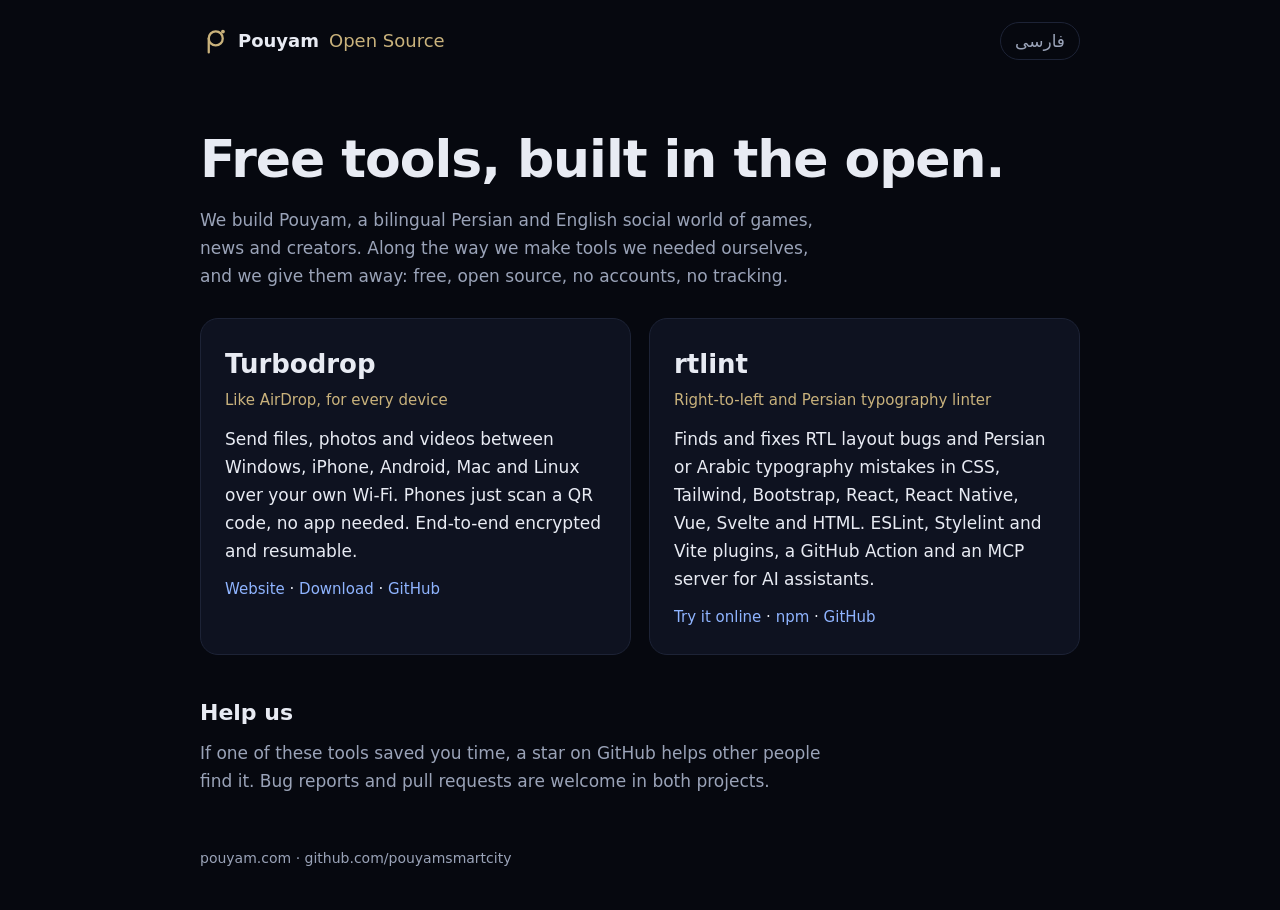
==== index.html @ fc16f8ad "Pouyam open source home page (en + fa), robots.txt and sitemaps" ====
<!doctype html>
<html lang="en" dir="ltr">
<head>
<meta charset="utf-8">
<meta name="viewport" content="width=device-width, initial-scale=1">
<title>Pouyam Open Source: free tools for Persian speakers and everyone else</title>
<meta name="description" content="Free, open-source tools by Pouyam: rtlint finds and fixes right-to-left (RTL) and Persian typography bugs in code; Turbodrop sends files between Windows, iPhone, Android, Mac and Linux like AirDrop.">
<link rel="canonical" href="https://pouyamsmartcity.github.io/">
<link rel="alternate" hreflang="en" href="https://pouyamsmartcity.github.io/">
<link rel="alternate" hreflang="fa" href="https://pouyamsmartcity.github.io/fa/">
<link rel="alternate" hreflang="x-default" href="https://pouyamsmartcity.github.io/">
<link rel="icon" href="pouyam-mark.svg" type="image/svg+xml">
<meta property="og:type" content="website">
<meta property="og:site_name" content="Pouyam Open Source">
<meta property="og:title" content="Pouyam Open Source">
<meta property="og:description" content="rtlint (RTL and Persian typography linter) and Turbodrop (AirDrop for every device). Free and open source.">
<meta property="og:url" content="https://pouyamsmartcity.github.io/">
<meta name="twitter:card" content="summary">
<link rel="stylesheet" href="style.css">
<script type="application/ld+json">
{
  "@context": "https://schema.org",
  "@type": "Organization",
  "name": "Pouyam",
  "url": "https://www.pouyam.com",
  "logo": "https://pouyamsmartcity.github.io/pouyam-mark.svg",
  "sameAs": [
    "https://github.com/pouyamsmartcity",
    "https://www.youtube.com/@pouyamworld",
    "https://instagram.com/pouyamworld"
  ],
  "owns": [
    { "@type": "SoftwareApplication", "name": "rtlint", "applicationCategory": "DeveloperApplication", "url": "https://pouyamsmartcity.github.io/rtlint/en/", "codeRepository": "https://github.com/pouyamsmartcity/rtlint", "isAccessibleForFree": true },
    { "@type": "SoftwareApplication", "name": "Turbodrop", "applicationCategory": "UtilitiesApplication", "operatingSystem": "Windows, macOS, Linux, iOS, Android", "url": "https://pouyamsmartcity.github.io/turbodrop/", "codeRepository": "https://github.com/pouyamsmartcity/turbodrop", "isAccessibleForFree": true }
  ]
}
</script>
</head>
<body>
<header class="top">
  <a class="brand" href="https://www.pouyam.com/?utm_source=oss-home"><img src="pouyam-mark.svg" alt="" width="28" height="28"> Pouyam <span>Open Source</span></a>
  <a class="lang" href="fa/" hreflang="fa" lang="fa">فارسی</a>
</header>
<main>
  <section class="hero">
    <h1>Free tools, built in the open.</h1>
    <p>We build Pouyam, a bilingual Persian and English social world of games, news and creators. Along the way we make tools we needed ourselves, and we give them away: free, open source, no accounts, no tracking.</p>
  </section>
  <section class="projects">
    <article class="card">
      <h2><a href="https://pouyamsmartcity.github.io/turbodrop/">Turbodrop</a></h2>
      <p class="tag">Like AirDrop, for every device</p>
      <p>Send files, photos and videos between Windows, iPhone, Android, Mac and Linux over your own Wi-Fi. Phones just scan a QR code, no app needed. End-to-end encrypted and resumable.</p>
      <p class="links"><a href="https://pouyamsmartcity.github.io/turbodrop/">Website</a> · <a href="https://pouyamsmartcity.github.io/turbodrop/download/">Download</a> · <a href="https://github.com/pouyamsmartcity/turbodrop">GitHub</a></p>
    </article>
    <article class="card">
      <h2><a href="https://pouyamsmartcity.github.io/rtlint/en/">rtlint</a></h2>
      <p class="tag">Right-to-left and Persian typography linter</p>
      <p>Finds and fixes RTL layout bugs and Persian or Arabic typography mistakes in CSS, Tailwind, Bootstrap, React, React Native, Vue, Svelte and HTML. ESLint, Stylelint and Vite plugins, a GitHub Action and an MCP server for AI assistants.</p>
      <p class="links"><a href="https://pouyamsmartcity.github.io/rtlint/en/">Try it online</a> · <a href="https://www.npmjs.com/package/@pouyam/rtlint">npm</a> · <a href="https://github.com/pouyamsmartcity/rtlint">GitHub</a></p>
    </article>
  </section>
  <section class="help">
    <h2>Help us</h2>
    <p>If one of these tools saved you time, a star on GitHub helps other people find it. Bug reports and pull requests are welcome in both projects.</p>
  </section>
</main>
<footer><a href="https://www.pouyam.com/?utm_source=oss-home">pouyam.com</a> · <a href="https://github.com/pouyamsmartcity">github.com/pouyamsmartcity</a></footer>
</body>
</html>
---- style.css ----
:root {
  --bg: #06080f;
  --panel: #0e1220;
  --line: #1d2336;
  --text: #e8ebf3;
  --muted: #9aa3b8;
  --gold: #c9b27c;
  --link: #8fb4ff;
  color-scheme: dark;
}

* { box-sizing: border-box; }

body {
  margin: 0;
  background: var(--bg);
  color: var(--text);
  font: 17px/1.65 Inter, 'Segoe UI', system-ui, -apple-system, sans-serif;
}

:lang(fa) body, html[lang="fa"] body { font-family: Vazirmatn, Tahoma, sans-serif; }

a { color: var(--link); text-decoration: none; }
a:hover { text-decoration: underline; }

.top, main, footer { max-width: 920px; margin: 0 auto; padding: 0 20px; }

.top {
  display: flex;
  align-items: center;
  justify-content: space-between;
  padding-block: 22px;
}

.brand { display: inline-flex; align-items: center; gap: 10px; color: var(--text); font-weight: 700; font-size: 18px; }
.brand span { color: var(--gold); font-weight: 400; }
.lang { color: var(--muted); border: 1px solid var(--line); border-radius: 999px; padding: 4px 14px; }

.hero { padding-block: 48px 28px; }
.hero h1 { font-size: clamp(32px, 6vw, 52px); line-height: 1.15; margin: 0 0 16px; letter-spacing: -0.02em; }
html[lang="fa"] .hero h1 { letter-spacing: 0; }
.hero p { color: var(--muted); max-width: 640px; margin: 0; }

.projects { display: grid; grid-template-columns: repeat(auto-fit, minmax(280px, 1fr)); gap: 18px; }

.card {
  background: var(--panel);
  border: 1px solid var(--line);
  border-radius: 18px;
  padding: 24px;
}
.card h2 { margin: 0; font-size: 26px; }
.card h2 a { color: var(--text); }
.card .tag { color: var(--gold); margin: 2px 0 12px; font-size: 15px; }
.card p { margin: 0 0 12px; }
.card .links { margin: 0; font-size: 15px; }

.help { padding-block: 40px 12px; }
.help h2 { font-size: 22px; margin: 0 0 8px; }
.help p { color: var(--muted); margin: 0; max-width: 640px; }

footer { padding-block: 40px; color: var(--muted); font-size: 14px; }
footer a { color: var(--muted); }
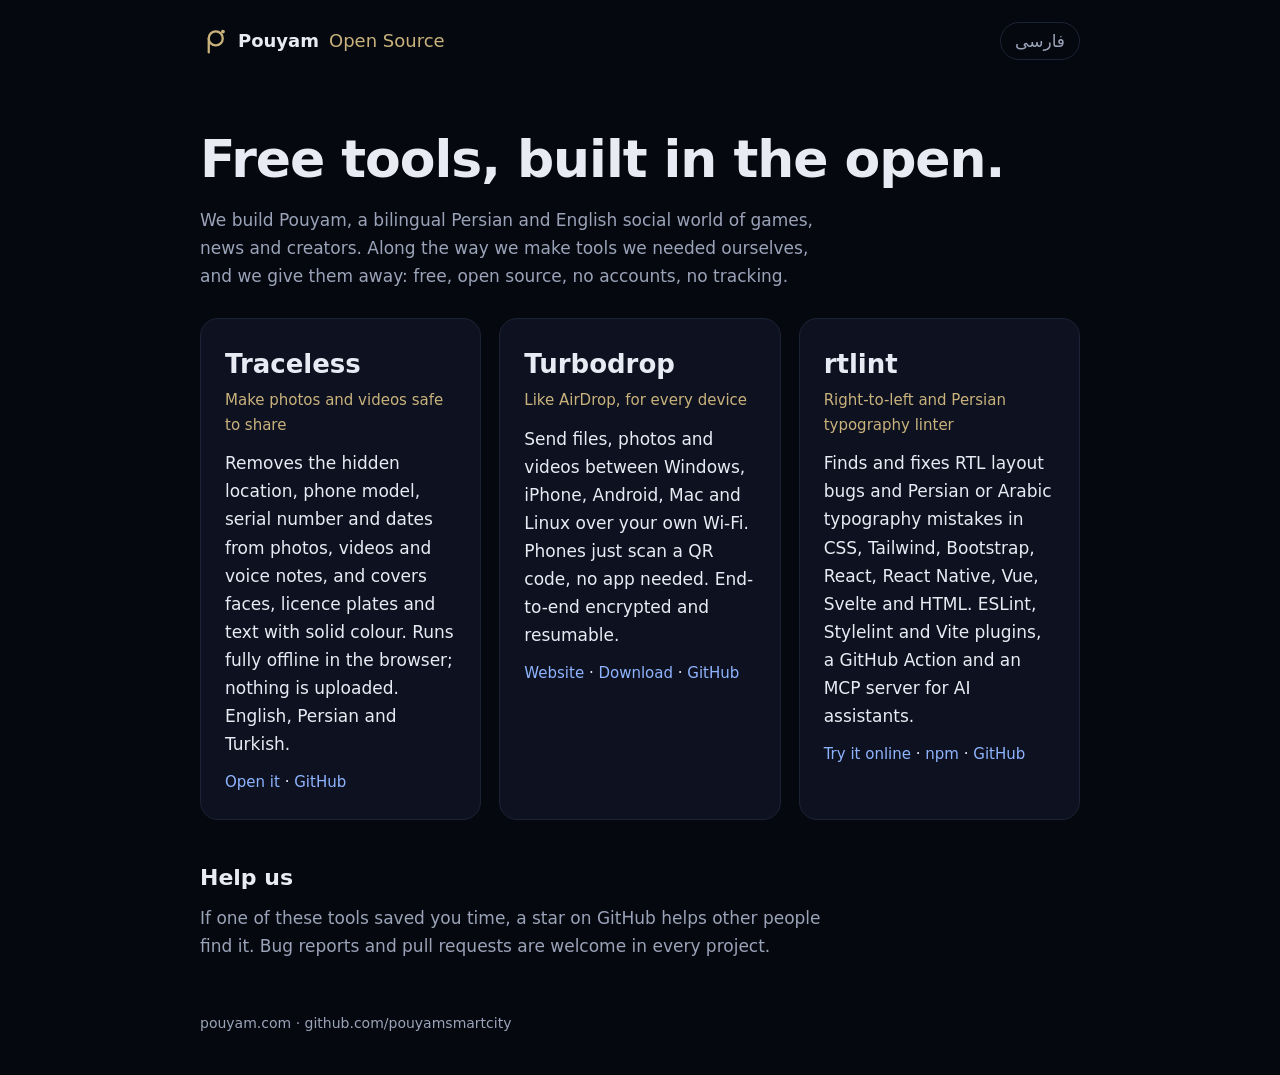
==== commit 646d4cd2: "Add Traceless to the project list (English and Persian), its sitemap to robots.txt" ====
--- a/index.html
+++ b/index.html
@@ -4,7 +4,7 @@
 <meta charset="utf-8">
 <meta name="viewport" content="width=device-width, initial-scale=1">
 <title>Pouyam Open Source: free tools for Persian speakers and everyone else</title>
-<meta name="description" content="Free, open-source tools by Pouyam: rtlint finds and fixes right-to-left (RTL) and Persian typography bugs in code; Turbodrop sends files between Windows, iPhone, Android, Mac and Linux like AirDrop.">
+<meta name="description" content="Free, open-source tools by Pouyam: Traceless removes hidden location and device data from photos and videos and covers faces, offline; Turbodrop sends files between any devices like AirDrop; rtlint fixes right-to-left (RTL) and Persian typography bugs in code.">
 <link rel="canonical" href="https://pouyamsmartcity.github.io/">
 <link rel="alternate" hreflang="en" href="https://pouyamsmartcity.github.io/">
 <link rel="alternate" hreflang="fa" href="https://pouyamsmartcity.github.io/fa/">
@@ -13,7 +13,7 @@
 <meta property="og:type" content="website">
 <meta property="og:site_name" content="Pouyam Open Source">
 <meta property="og:title" content="Pouyam Open Source">
-<meta property="og:description" content="rtlint (RTL and Persian typography linter) and Turbodrop (AirDrop for every device). Free and open source.">
+<meta property="og:description" content="Traceless (make photos and videos safe to share), Turbodrop (AirDrop for every device) and rtlint (RTL and Persian typography linter). Free and open source.">
 <meta property="og:url" content="https://pouyamsmartcity.github.io/">
 <meta name="twitter:card" content="summary">
 <link rel="stylesheet" href="style.css">
@@ -30,6 +30,7 @@
     "https://instagram.com/pouyamworld"
   ],
   "owns": [
+    { "@type": "WebApplication", "name": "Traceless", "applicationCategory": "MultimediaApplication", "operatingSystem": "Any (web browser)", "url": "https://pouyamsmartcity.github.io/traceless/", "codeRepository": "https://github.com/pouyamsmartcity/traceless", "isAccessibleForFree": true },
     { "@type": "SoftwareApplication", "name": "rtlint", "applicationCategory": "DeveloperApplication", "url": "https://pouyamsmartcity.github.io/rtlint/en/", "codeRepository": "https://github.com/pouyamsmartcity/rtlint", "isAccessibleForFree": true },
     { "@type": "SoftwareApplication", "name": "Turbodrop", "applicationCategory": "UtilitiesApplication", "operatingSystem": "Windows, macOS, Linux, iOS, Android", "url": "https://pouyamsmartcity.github.io/turbodrop/", "codeRepository": "https://github.com/pouyamsmartcity/turbodrop", "isAccessibleForFree": true }
   ]
@@ -48,6 +49,12 @@
   </section>
   <section class="projects">
     <article class="card">
+      <h2><a href="https://pouyamsmartcity.github.io/traceless/">Traceless</a></h2>
+      <p class="tag">Make photos and videos safe to share</p>
+      <p>Removes the hidden location, phone model, serial number and dates from photos, videos and voice notes, and covers faces, licence plates and text with solid colour. Runs fully offline in the browser; nothing is uploaded. English, Persian and Turkish.</p>
+      <p class="links"><a href="https://pouyamsmartcity.github.io/traceless/">Open it</a> · <a href="https://github.com/pouyamsmartcity/traceless">GitHub</a></p>
+    </article>
+    <article class="card">
       <h2><a href="https://pouyamsmartcity.github.io/turbodrop/">Turbodrop</a></h2>
       <p class="tag">Like AirDrop, for every device</p>
       <p>Send files, photos and videos between Windows, iPhone, Android, Mac and Linux over your own Wi-Fi. Phones just scan a QR code, no app needed. End-to-end encrypted and resumable.</p>
@@ -62,7 +69,7 @@
   </section>
   <section class="help">
     <h2>Help us</h2>
-    <p>If one of these tools saved you time, a star on GitHub helps other people find it. Bug reports and pull requests are welcome in both projects.</p>
+    <p>If one of these tools saved you time, a star on GitHub helps other people find it. Bug reports and pull requests are welcome in every project.</p>
   </section>
 </main>
 <footer><a href="https://www.pouyam.com/?utm_source=oss-home">pouyam.com</a> · <a href="https://github.com/pouyamsmartcity">github.com/pouyamsmartcity</a></footer>
